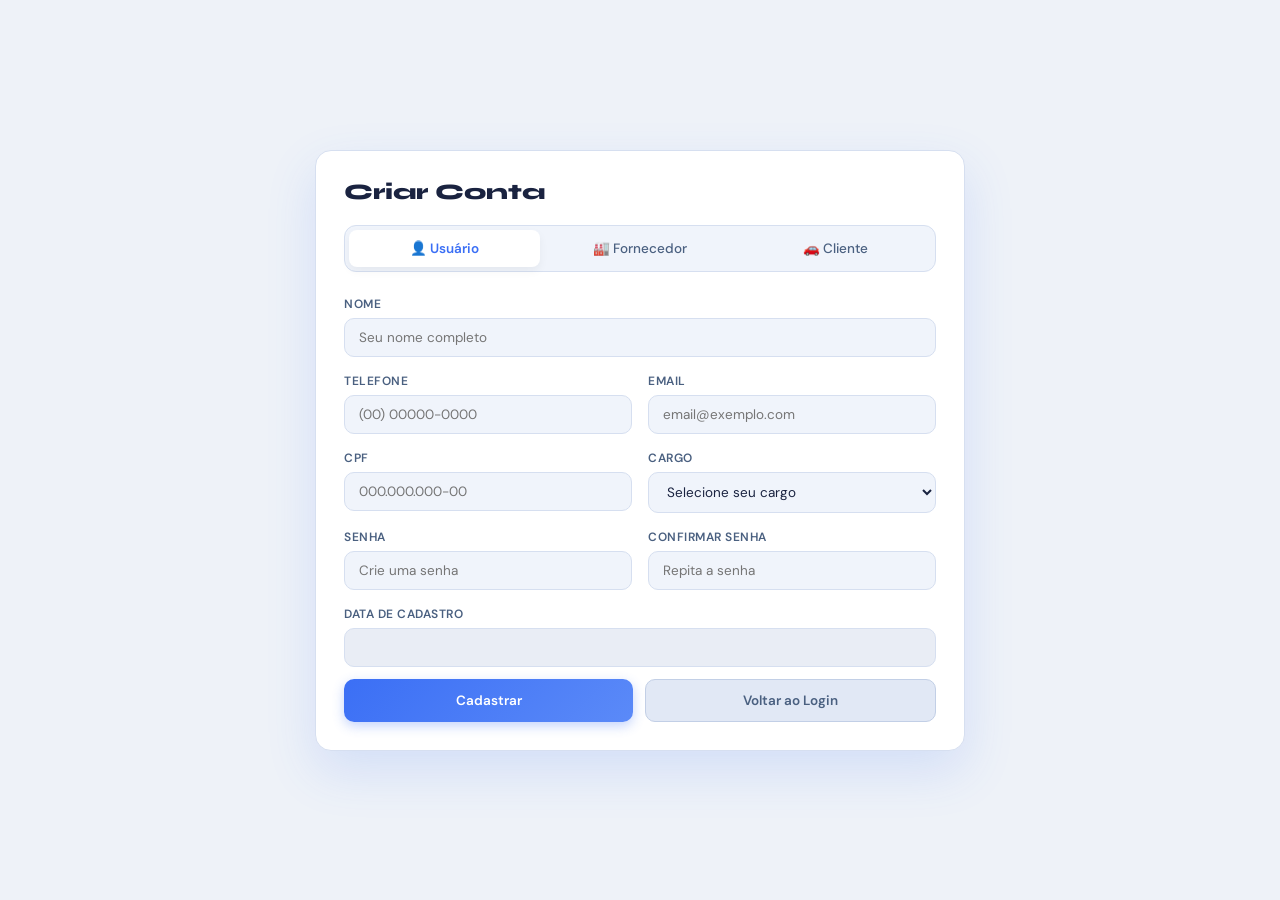
==== TCC/src/main/resources/static/cadastro.html @ 1d358254 "cadastro de js , fiz as api de salvar de clientes, usuario e fornecedores" ====
<!DOCTYPE html>
<html lang="pt-BR">
<head>
  <meta charset="UTF-8">
  <meta name="viewport" content="width=device-width, initial-scale=1.0">
  <title>Cadastro - Acoa Peças</title>
  <link href="https://fonts.googleapis.com/css2?family=Syne:wght@400;500;600;700;800&family=DM+Sans:wght@300;400;500;600&display=swap" rel="stylesheet">
  
  <style>
    :root {
      --bg: #eef2f8; --surface: #ffffff; --surface2: #f0f4fb; --border: #d6dff0;
      --accent: #3b6ff5; --accent2: #5b8af8; --text: #1a2340; --text2: #4a6080;
    }
    * { margin:0; padding:0; box-sizing:border-box; }
    body { font-family:'DM Sans', sans-serif; background:var(--bg); color:var(--text); display: flex; align-items: center; justify-content: center; min-height: 100vh; padding: 20px; }
    .modal { background:var(--surface); border:1px solid var(--border); border-radius:16px; padding:28px; width:100%; max-width:650px; box-shadow:0 20px 50px rgba(59,111,245,.15); transition: max-width 0.3s; }
    
    /* Estilização das Abas */
    .tabs-container { display: flex; gap: 4px; background: var(--surface2); padding: 4px; border-radius: 12px; margin-bottom: 24px; border: 1px solid var(--border); }
    .tab-btn { flex: 1; padding: 10px 14px; border-radius: 8px; border: none; background: transparent; font-family: 'DM Sans', sans-serif; font-size: 13.5px; font-weight: 500; color: var(--text2); cursor: pointer; display: flex; align-items: center; justify-content: center; gap: 6px; transition: all .2s ease; }
    .tab-btn:hover { color: var(--text); }
    .tab-btn.active { background: var(--surface); color: var(--accent); font-weight: 600; box-shadow: 0 4px 10px rgba(0,0,0,0.05); }

    /* Grids de Formulário */
    .form-grid { display: grid; grid-template-columns: repeat(2, 1fr); gap: 16px; }
    .full-width { grid-column: span 2; }
    
    /* Classes de proporção para Número e Complemento juntos */
    .col-num { grid-column: span 1; }
    .col-comp { grid-column: span 1; }
    
    .form-group { display:flex; flex-direction:column; gap:6px; }
    .form-group label { font-size:12px; font-weight:600; color:var(--text2); text-transform:uppercase; letter-spacing:.5px; }
    .form-group input, .form-group select { background:var(--surface2); border:1.5px solid var(--border); border-radius:10px; color:var(--text); font-size:13.5px; padding:10px 14px; outline:none; transition: border-color 0.2s; width: 100%; font-family: 'DM Sans', sans-serif; }
    .form-group input:focus, .form-group select:focus { border-color: var(--accent); }
    
    /* Estilo para campos bloqueados (readonly) */
    .form-group input[readonly] { background: #e9edf5; color: #7a8ba3; cursor: not-allowed; border-color: var(--border); }

    /* Controle de visibilidade das seções */
    .tab-content { display: none; }
    .tab-content.active { display: grid; }

    /* Botões */
    .btn-container { display: flex; gap: 12px; margin-top: 12px; }
    .btn { padding:12px 16px; border-radius:10px; border:none; cursor:pointer; font-family:'DM Sans',sans-serif; font-size:13.5px; font-weight:600; display:inline-flex; align-items:center; justify-content:center; gap:6px; transition:all .15s; text-decoration:none; }
    
    .btn-primary { background:linear-gradient(135deg,var(--accent),var(--accent2)); color:#fff; box-shadow:0 4px 12px rgba(59,111,245,.3); }
    .btn-primary:hover { opacity: 0.95; transform: translateY(-1px); }
    
    .btn-ghost { background: #e1e8f5; color: var(--text2); border: 1px solid #c2cfe6; }
    .btn-ghost:hover { background: #d0daf0; color: var(--text); transform: translateY(-1px); }

    @media (max-width: 500px) {
      .form-grid { grid-template-columns: 1fr; }
      .full-width { grid-column: span 1; }
      .col-num { grid-column: span 1; }
      .col-comp { grid-column: span 1; }
    }
  </style>
</head>
<body>
  <div class="modal">
    <div style="font-family:'Syne',sans-serif;font-size:22px;font-weight:800;margin-bottom:20px;color:var(--text);">Criar Conta</div>
    
    <div class="tabs-container">
      <button class="tab-btn active" onclick="switchTab('usuario')">👤 Usuário</button>
      <button class="tab-btn" onclick="switchTab('fornecedor')">🏭 Fornecedor</button>
      <button class="tab-btn" onclick="switchTab('cliente')">🚗 Cliente</button>
    </div>

    <form id="cadastroForm" onsubmit="validarFormulario(event)">
      <input type="hidden" id="tipo_conta" name="tipo_conta" value="usuario">

      <div id="conteudo-usuario" class="tab-content active form-grid">
        <div class="form-group full-width"><label>Nome</label><input type="text" id="nome" name="nome" placeholder="Seu nome completo" onblur="validaUsu();"></div>
        <div class="form-group"><label>Telefone</label><input type="tel" id=""telefone_usuario"" name="telefone_usuario" placeholder="(00) 00000-0000"></div>
        <div class="form-group"><label>Email</label><input type="email" id="email_usuario" name="email_usuario" placeholder="email@exemplo.com"></div>
        <div class="form-group"><label>CPF</label><input type="text" id="cpf" name="cpf" placeholder="000.000.000-00"></div>
        
        <div class="form-group">
          <label>Cargo</label>
          <select name="cargo">
            <option value="" disabled selected>Selecione seu cargo</option>
            <option value="mecanico">Mecânico</option>
            <option value="almoxarife">Almoxarife</option>
          </select>
        </div>
        
        <div class="form-group"><label>Senha</label><input type="password" class="senha-field" name="senha" placeholder="Crie uma senha"></div>
        <div class="form-group"><label>Confirmar Senha</label><input type="password" class="confirmar-senha-field" placeholder="Repita a senha"></div>
        
        <div class="form-group full-width"><label>Data de Cadastro</label><input type="text" class="data-cadastro-input" name="dataCadastro" readonly></div>
      </div>

      <div id="conteudo-fornecedor" class="tab-content form-grid">
        <div class="form-group full-width"><label>Razão Social</label><input type="text" name="razaoSocial_fornecedor" placeholder="Razão Social da Empresa"></div>
        <div class="form-group"><label>Telefone</label><input type="tel" name="telefone_fornecedor" placeholder="(00) 0000-0000"></div>
        <div class="form-group"><label>Email</label><input type="email" name="email_fornecedor" placeholder="fornecedor@empresa.com"></div>
        <div class="form-group"><label>CNPJ</label><input type="text" name="cnpj" placeholder="00.000.000/0001-00"></div>
        <div class="form-group"><label>CEP</label><input type="text" name="cep_fornecedor" placeholder="00000-000"></div>
        <div class="form-group full-width"><label>Complemento</label><input type="text" name="complemento_fornecedor" placeholder="Bloco, Galpão, Sala, etc."></div>
        
        <div class="form-group"><label>Senha</label><input type="password" class="senha-field" name="senha" placeholder="Crie uma senha"></div>
        <div class="form-group"><label>Confirmar Senha</label><input type="password" class="confirmar-senha-field" placeholder="Repita a senha"></div>
        
        <div class="form-group full-width"><label>Data de Cadastro</label><input type="text" class="data-cadastro-input" name="dataCadastro" readonly></div>
      </div>

      <div id="conteudo-cliente" class="tab-content form-grid">
        <div class="form-group full-width"><label>Razão Social / Nome</label><input type="text" name="razaoSocial_cliente" placeholder="Nome Completo ou Razão Social"></div>
        <div class="form-group"><label>Telefone</label><input type="tel" name="telefone_cliente" placeholder="(00) 00000-0000"></div>
        <div class="form-group"><label>Email</label><input type="email" name="email_cliente" placeholder="cliente@exemplo.com"></div>
        <div class="form-group"><label>CPF / CNPJ</label><input type="text" name="cpf_cnpj" placeholder="000.000.000-00 ou CNPJ"></div>
        <div class="form-group"><label>CEP</label><input type="text" name="cep_cliente" placeholder="00000-000"></div>
        
        <div class="form-group col-num"><label>Número</label><input type="text" name="numero" placeholder="Nº"></div>
        <div class="form-group col-comp"><label>Complemento</label><input type="text" name="complemento_cliente" placeholder="Apto, Casa, etc."></div>
        
        <div class="form-group"><label>Senha</label><input type="password" class="senha-field" name="senha" placeholder="Crie uma senha"></div>
        <div class="form-group"><label>Confirmar Senha</label><input type="password" class="confirmar-senha-field" placeholder="Repita a senha"></div>
        
        <div class="form-group full-width"><label>Data de Cadastro</label><input type="text" class="data-cadastro-input" name="datacadastro" readonly></div>
      </div>
      
      <div class="btn-container full-width">
        <button type="submit" class="btn btn-primary" style="flex:1;" onclick="salvar();">Cadastrar</button>
        <a href="login.html" class="btn btn-ghost" style="flex:1;">Voltar ao Login</a>
      </div>
    </form>
  </div>
  <script src="JS/cadastro.js"></script>

 
</body>
</html>
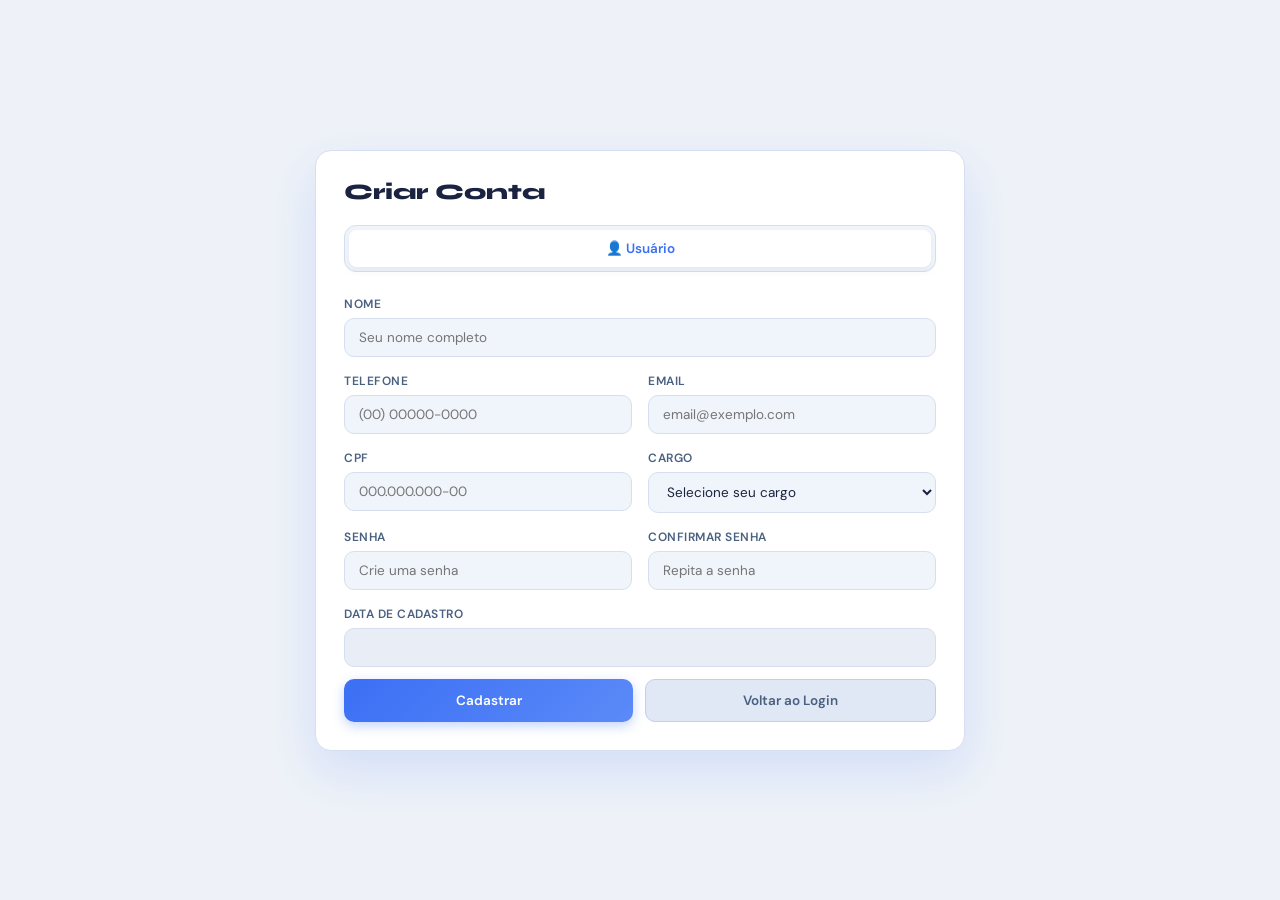
==== commit 76050b82: "consertando as telas , e retirando o cadastro de cliente e fornecedor" ====
--- a/TCC/src/main/resources/static/cadastro.html
+++ b/TCC/src/main/resources/static/cadastro.html
@@ -64,9 +64,8 @@
     <div style="font-family:'Syne',sans-serif;font-size:22px;font-weight:800;margin-bottom:20px;color:var(--text);">Criar Conta</div>
     
     <div class="tabs-container">
-      <button class="tab-btn active" onclick="switchTab('usuario')">👤 Usuário</button>
-      <button class="tab-btn" onclick="switchTab('fornecedor')">🏭 Fornecedor</button>
-      <button class="tab-btn" onclick="switchTab('cliente')">🚗 Cliente</button>
+      <button class="tab-btn active"  id=usuario>👤 Usuário</button>
+   
     </div>
 
     <form id="cadastroForm" onsubmit="validarFormulario(event)">
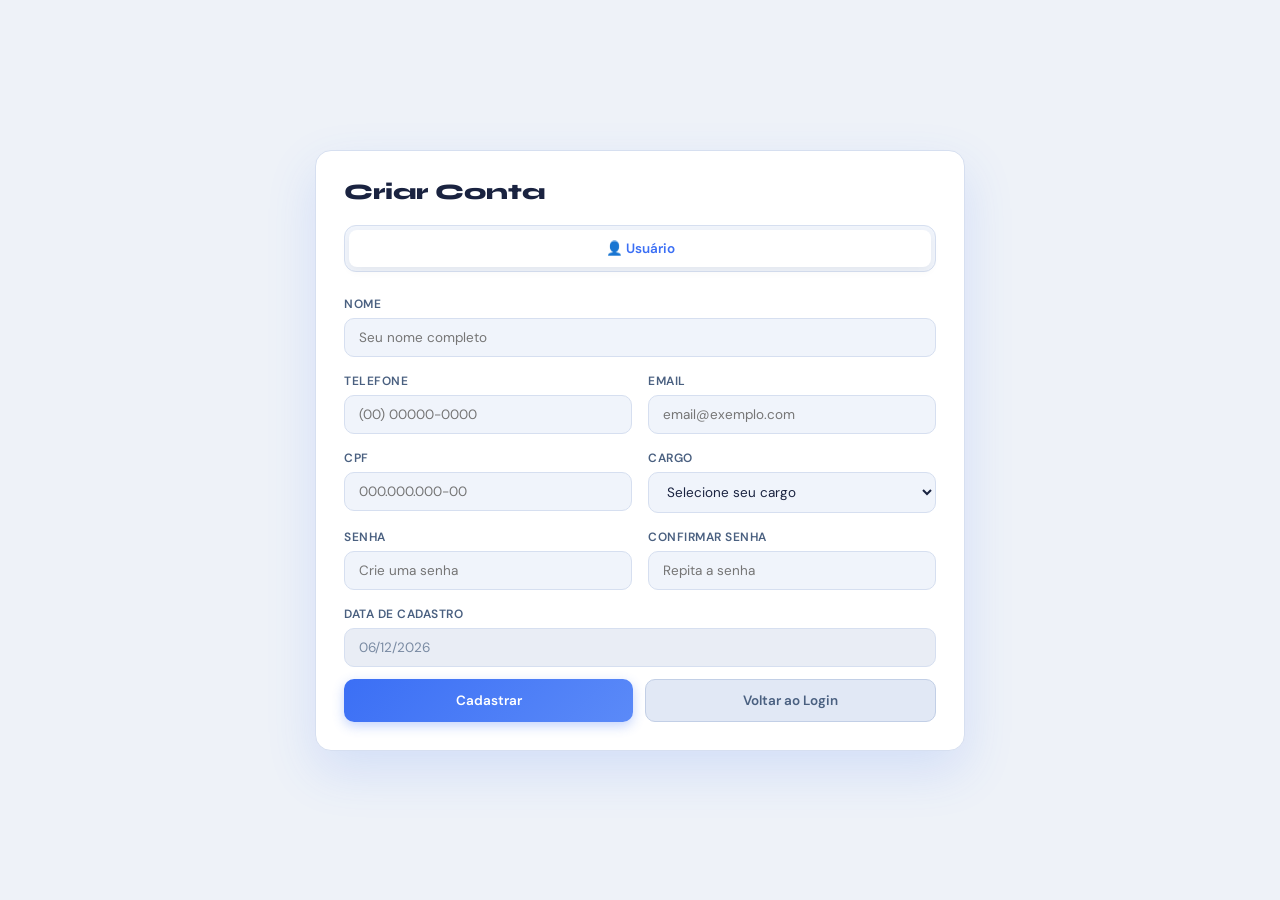
==== commit a8be892c: "Cadastro funcionando, falta verificar se o cpf, telefone e email existe" ====
--- a/TCC/src/main/resources/static/cadastro.html
+++ b/TCC/src/main/resources/static/cadastro.html
@@ -1,135 +1,139 @@
-<!DOCTYPE html>
-<html lang="pt-BR">
-<head>
-  <meta charset="UTF-8">
-  <meta name="viewport" content="width=device-width, initial-scale=1.0">
-  <title>Cadastro - Acoa Peças</title>
-  <link href="https://fonts.googleapis.com/css2?family=Syne:wght@400;500;600;700;800&family=DM+Sans:wght@300;400;500;600&display=swap" rel="stylesheet">
-  
-  <style>
-    :root {
-      --bg: #eef2f8; --surface: #ffffff; --surface2: #f0f4fb; --border: #d6dff0;
-      --accent: #3b6ff5; --accent2: #5b8af8; --text: #1a2340; --text2: #4a6080;
-    }
-    * { margin:0; padding:0; box-sizing:border-box; }
-    body { font-family:'DM Sans', sans-serif; background:var(--bg); color:var(--text); display: flex; align-items: center; justify-content: center; min-height: 100vh; padding: 20px; }
-    .modal { background:var(--surface); border:1px solid var(--border); border-radius:16px; padding:28px; width:100%; max-width:650px; box-shadow:0 20px 50px rgba(59,111,245,.15); transition: max-width 0.3s; }
-    
-    /* Estilização das Abas */
-    .tabs-container { display: flex; gap: 4px; background: var(--surface2); padding: 4px; border-radius: 12px; margin-bottom: 24px; border: 1px solid var(--border); }
-    .tab-btn { flex: 1; padding: 10px 14px; border-radius: 8px; border: none; background: transparent; font-family: 'DM Sans', sans-serif; font-size: 13.5px; font-weight: 500; color: var(--text2); cursor: pointer; display: flex; align-items: center; justify-content: center; gap: 6px; transition: all .2s ease; }
-    .tab-btn:hover { color: var(--text); }
-    .tab-btn.active { background: var(--surface); color: var(--accent); font-weight: 600; box-shadow: 0 4px 10px rgba(0,0,0,0.05); }
-
-    /* Grids de Formulário */
-    .form-grid { display: grid; grid-template-columns: repeat(2, 1fr); gap: 16px; }
-    .full-width { grid-column: span 2; }
-    
-    /* Classes de proporção para Número e Complemento juntos */
-    .col-num { grid-column: span 1; }
-    .col-comp { grid-column: span 1; }
-    
-    .form-group { display:flex; flex-direction:column; gap:6px; }
-    .form-group label { font-size:12px; font-weight:600; color:var(--text2); text-transform:uppercase; letter-spacing:.5px; }
-    .form-group input, .form-group select { background:var(--surface2); border:1.5px solid var(--border); border-radius:10px; color:var(--text); font-size:13.5px; padding:10px 14px; outline:none; transition: border-color 0.2s; width: 100%; font-family: 'DM Sans', sans-serif; }
-    .form-group input:focus, .form-group select:focus { border-color: var(--accent); }
-    
-    /* Estilo para campos bloqueados (readonly) */
-    .form-group input[readonly] { background: #e9edf5; color: #7a8ba3; cursor: not-allowed; border-color: var(--border); }
-
-    /* Controle de visibilidade das seções */
-    .tab-content { display: none; }
-    .tab-content.active { display: grid; }
-
-    /* Botões */
-    .btn-container { display: flex; gap: 12px; margin-top: 12px; }
-    .btn { padding:12px 16px; border-radius:10px; border:none; cursor:pointer; font-family:'DM Sans',sans-serif; font-size:13.5px; font-weight:600; display:inline-flex; align-items:center; justify-content:center; gap:6px; transition:all .15s; text-decoration:none; }
-    
-    .btn-primary { background:linear-gradient(135deg,var(--accent),var(--accent2)); color:#fff; box-shadow:0 4px 12px rgba(59,111,245,.3); }
-    .btn-primary:hover { opacity: 0.95; transform: translateY(-1px); }
-    
-    .btn-ghost { background: #e1e8f5; color: var(--text2); border: 1px solid #c2cfe6; }
-    .btn-ghost:hover { background: #d0daf0; color: var(--text); transform: translateY(-1px); }
-
-    @media (max-width: 500px) {
-      .form-grid { grid-template-columns: 1fr; }
-      .full-width { grid-column: span 1; }
-      .col-num { grid-column: span 1; }
-      .col-comp { grid-column: span 1; }
-    }
-  </style>
-</head>
-<body>
-  <div class="modal">
-    <div style="font-family:'Syne',sans-serif;font-size:22px;font-weight:800;margin-bottom:20px;color:var(--text);">Criar Conta</div>
-    
-    <div class="tabs-container">
-      <button class="tab-btn active"  id=usuario>👤 Usuário</button>
-   
-    </div>
-
-    <form id="cadastroForm" onsubmit="validarFormulario(event)">
-      <input type="hidden" id="tipo_conta" name="tipo_conta" value="usuario">
-
-      <div id="conteudo-usuario" class="tab-content active form-grid">
-        <div class="form-group full-width"><label>Nome</label><input type="text" id="nome" name="nome" placeholder="Seu nome completo" onblur="validaUsu();"></div>
-        <div class="form-group"><label>Telefone</label><input type="tel" id=""telefone_usuario"" name="telefone_usuario" placeholder="(00) 00000-0000"></div>
-        <div class="form-group"><label>Email</label><input type="email" id="email_usuario" name="email_usuario" placeholder="email@exemplo.com"></div>
-        <div class="form-group"><label>CPF</label><input type="text" id="cpf" name="cpf" placeholder="000.000.000-00"></div>
-        
-        <div class="form-group">
-          <label>Cargo</label>
-          <select name="cargo">
-            <option value="" disabled selected>Selecione seu cargo</option>
-            <option value="mecanico">Mecânico</option>
-            <option value="almoxarife">Almoxarife</option>
-          </select>
-        </div>
-        
-        <div class="form-group"><label>Senha</label><input type="password" class="senha-field" name="senha" placeholder="Crie uma senha"></div>
-        <div class="form-group"><label>Confirmar Senha</label><input type="password" class="confirmar-senha-field" placeholder="Repita a senha"></div>
-        
-        <div class="form-group full-width"><label>Data de Cadastro</label><input type="text" class="data-cadastro-input" name="dataCadastro" readonly></div>
-      </div>
-
-      <div id="conteudo-fornecedor" class="tab-content form-grid">
-        <div class="form-group full-width"><label>Razão Social</label><input type="text" name="razaoSocial_fornecedor" placeholder="Razão Social da Empresa"></div>
-        <div class="form-group"><label>Telefone</label><input type="tel" name="telefone_fornecedor" placeholder="(00) 0000-0000"></div>
-        <div class="form-group"><label>Email</label><input type="email" name="email_fornecedor" placeholder="fornecedor@empresa.com"></div>
-        <div class="form-group"><label>CNPJ</label><input type="text" name="cnpj" placeholder="00.000.000/0001-00"></div>
-        <div class="form-group"><label>CEP</label><input type="text" name="cep_fornecedor" placeholder="00000-000"></div>
-        <div class="form-group full-width"><label>Complemento</label><input type="text" name="complemento_fornecedor" placeholder="Bloco, Galpão, Sala, etc."></div>
-        
-        <div class="form-group"><label>Senha</label><input type="password" class="senha-field" name="senha" placeholder="Crie uma senha"></div>
-        <div class="form-group"><label>Confirmar Senha</label><input type="password" class="confirmar-senha-field" placeholder="Repita a senha"></div>
-        
-        <div class="form-group full-width"><label>Data de Cadastro</label><input type="text" class="data-cadastro-input" name="dataCadastro" readonly></div>
-      </div>
-
-      <div id="conteudo-cliente" class="tab-content form-grid">
-        <div class="form-group full-width"><label>Razão Social / Nome</label><input type="text" name="razaoSocial_cliente" placeholder="Nome Completo ou Razão Social"></div>
-        <div class="form-group"><label>Telefone</label><input type="tel" name="telefone_cliente" placeholder="(00) 00000-0000"></div>
-        <div class="form-group"><label>Email</label><input type="email" name="email_cliente" placeholder="cliente@exemplo.com"></div>
-        <div class="form-group"><label>CPF / CNPJ</label><input type="text" name="cpf_cnpj" placeholder="000.000.000-00 ou CNPJ"></div>
-        <div class="form-group"><label>CEP</label><input type="text" name="cep_cliente" placeholder="00000-000"></div>
-        
-        <div class="form-group col-num"><label>Número</label><input type="text" name="numero" placeholder="Nº"></div>
-        <div class="form-group col-comp"><label>Complemento</label><input type="text" name="complemento_cliente" placeholder="Apto, Casa, etc."></div>
-        
-        <div class="form-group"><label>Senha</label><input type="password" class="senha-field" name="senha" placeholder="Crie uma senha"></div>
-        <div class="form-group"><label>Confirmar Senha</label><input type="password" class="confirmar-senha-field" placeholder="Repita a senha"></div>
-        
-        <div class="form-group full-width"><label>Data de Cadastro</label><input type="text" class="data-cadastro-input" name="datacadastro" readonly></div>
-      </div>
-      
-      <div class="btn-container full-width">
-        <button type="submit" class="btn btn-primary" style="flex:1;" onclick="salvar();">Cadastrar</button>
-        <a href="login.html" class="btn btn-ghost" style="flex:1;">Voltar ao Login</a>
-      </div>
-    </form>
-  </div>
-  <script src="JS/cadastro.js"></script>
-
- 
-</body>
-</html>+	<!DOCTYPE html>
+	<html lang="pt-BR">
+	<head>
+	  <meta charset="UTF-8">
+	  <meta name="viewport" content="width=device-width, initial-scale=1.0">
+	  <title>Cadastro - Acoa Peças</title>
+	  <link href="https://fonts.googleapis.com/css2?family=Syne:wght@400;500;600;700;800&family=DM+Sans:wght@300;400;500;600&display=swap" rel="stylesheet">
+	  
+	  <style>
+	    :root {
+	      --bg: #eef2f8; --surface: #ffffff; --surface2: #f0f4fb; --border: #d6dff0;
+	      --accent: #3b6ff5; --accent2: #5b8af8; --text: #1a2340; --text2: #4a6080;
+	    }
+	    * { margin:0; padding:0; box-sizing:border-box; }
+	    body { font-family:'DM Sans', sans-serif; background:var(--bg); color:var(--text); display: flex; align-items: center; justify-content: center; min-height: 100vh; padding: 20px; }
+	    .modal { background:var(--surface); border:1px solid var(--border); border-radius:16px; padding:28px; width:100%; max-width:650px; box-shadow:0 20px 50px rgba(59,111,245,.15); transition: max-width 0.3s; }
+	    
+	    /* Estilização das Abas */
+	    .tabs-container { display: flex; gap: 4px; background: var(--surface2); padding: 4px; border-radius: 12px; margin-bottom: 24px; border: 1px solid var(--border); }
+	    .tab-btn { flex: 1; padding: 10px 14px; border-radius: 8px; border: none; background: transparent; font-family: 'DM Sans', sans-serif; font-size: 13.5px; font-weight: 500; color: var(--text2); cursor: pointer; display: flex; align-items: center; justify-content: center; gap: 6px; transition: all .2s ease; }
+	    .tab-btn:hover { color: var(--text); }
+	    .tab-btn.active { background: var(--surface); color: var(--accent); font-weight: 600; box-shadow: 0 4px 10px rgba(0,0,0,0.05); }
+	
+	    /* Grids de Formulário */
+	    .form-grid { display: grid; grid-template-columns: repeat(2, 1fr); gap: 16px; }
+	    .full-width { grid-column: span 2; }
+	    
+	    /* Classes de proporção para Número e Complemento juntos */
+	    .col-num { grid-column: span 1; }
+	    .col-comp { grid-column: span 1; }
+	    
+	    .form-group { display:flex; flex-direction:column; gap:6px; }
+	    .form-group label { font-size:12px; font-weight:600; color:var(--text2); text-transform:uppercase; letter-spacing:.5px; }
+	    .form-group input, .form-group select { background:var(--surface2); border:1.5px solid var(--border); border-radius:10px; color:var(--text); font-size:13.5px; padding:10px 14px; outline:none; transition: border-color 0.2s; width: 100%; font-family: 'DM Sans', sans-serif; }
+	    .form-group input:focus, .form-group select:focus { border-color: var(--accent); }
+	    
+	    /* Estilo para campos bloqueados (readonly) */
+	    .form-group input[readonly] { background: #e9edf5; color: #7a8ba3; cursor: not-allowed; border-color: var(--border); }
+	
+	    /* Controle de visibilidade das seções */
+	    .tab-content { display: none; }
+	    .tab-content.active { display: grid; }
+	
+	    /* Botões */
+	    .btn-container { display: flex; gap: 12px; margin-top: 12px; }
+	    .btn { padding:12px 16px; border-radius:10px; border:none; cursor:pointer; font-family:'DM Sans',sans-serif; font-size:13.5px; font-weight:600; display:inline-flex; align-items:center; justify-content:center; gap:6px; transition:all .15s; text-decoration:none; }
+	    
+	    .btn-primary { background:linear-gradient(135deg,var(--accent),var(--accent2)); color:#fff; box-shadow:0 4px 12px rgba(59,111,245,.3); }
+	    .btn-primary:hover { opacity: 0.95; transform: translateY(-1px); }
+	    
+	    .btn-ghost { background: #e1e8f5; color: var(--text2); border: 1px solid #c2cfe6; }
+	    .btn-ghost:hover { background: #d0daf0; color: var(--text); transform: translateY(-1px); }
+	
+	    @media (max-width: 500px) {
+	      .form-grid { grid-template-columns: 1fr; }
+	      .full-width { grid-column: span 1; }
+	      .col-num { grid-column: span 1; }
+	      .col-comp { grid-column: span 1; }
+	    }
+	  </style>
+	</head>
+	<body>
+	  <div class="modal">
+	    <div style="font-family:'Syne',sans-serif;font-size:22px;font-weight:800;margin-bottom:20px;color:var(--text);">Criar Conta</div>
+	    
+	    <div class="tabs-container">
+	      <button class="tab-btn active"  id=usuario>👤 Usuário</button>
+	   
+	    </div>
+	
+	    <form id="cadastroForm" onsubmit="salvar(event)">
+	      <input type="hidden" id="tipo_conta" name="tipo_conta" value="usuario">
+	
+	      <div id="conteudo-usuario" class="tab-content active form-grid">
+	        <div class="form-group full-width">
+	        <label>Nome</label>
+	        <input type="text" id="nome" name="nome" placeholder="Seu nome completo"  required="required"  >
+	        </div>
+	        
+	        
+	        <div class="form-group">
+	        <label>Telefone</label>
+	        <input type="tel" id="telefone_usuario" name="telefone_usuario" placeholder="(00) 00000-0000"  required="required" oninput="mascaraTelefone(this)" maxlength="15">
+	        </div>
+	        
+	        
+	        <div class="form-group">
+	        <label>Email</label>
+	        <input type="email" id="email_usuario" name="email_usuario" placeholder="email@exemplo.com" required="required" maxlength="100">
+	        </div>
+	        
+	        
+	        
+	        <div class="form-group">
+	        <label>CPF</label>
+	        <input type="text" id="cpf" name="cpf" placeholder="000.000.000-00"   required="required" onblur="validarCPF();" oninput="aplicarMascaraCPF(event)" maxlength="14">
+	        </div>
+	        
+	        <div class="form-group">
+	          <label>Cargo</label>
+	          <select name="cargo" id="cargo" required="required">
+	            <option value="" disabled selected>Selecione seu cargo</option>
+	            <option value="mecanico">Mecânico</option>
+	            <option value="almoxarife">Almoxarife</option>
+	          </select>
+	        </div>
+	        
+	        <div class="form-group">
+	        <label>Senha</label>
+	        <input type="password" class="senha-field" id="senha" name="senha" placeholder="Crie uma senha"  required="required">
+	        </div>
+	        
+	        
+	        <div class="form-group">
+	        <label>Confirmar Senha</label>
+	        <input type="password" class="confirmar-senha-field" id="confirmaSenha" placeholder="Repita a senha" required="required">
+	        </div>
+	        
+	        <div class="form-group full-width">
+	        <label>Data de Cadastro</label>
+	        <input type="text" class="data-cadastro-input"  id ="dataCadastro""dataCadastro" readonly  onsubmit="dataHoje();">
+	        </div>
+	        
+	        
+	      </div>
+	
+	       
+	      
+	      <div class="btn-container full-width">
+	        <button type="submit" class="btn btn-primary" style="flex:1;" onclick="">Cadastrar</button>
+	        <a href="login.html" class="btn btn-ghost" style="flex:1;">Voltar ao Login</a>
+	      </div>
+	    </form>
+	  </div>
+	  <script src="JS/cadastro.js"></script>
+	
+	 
+	</body>
+	</html>
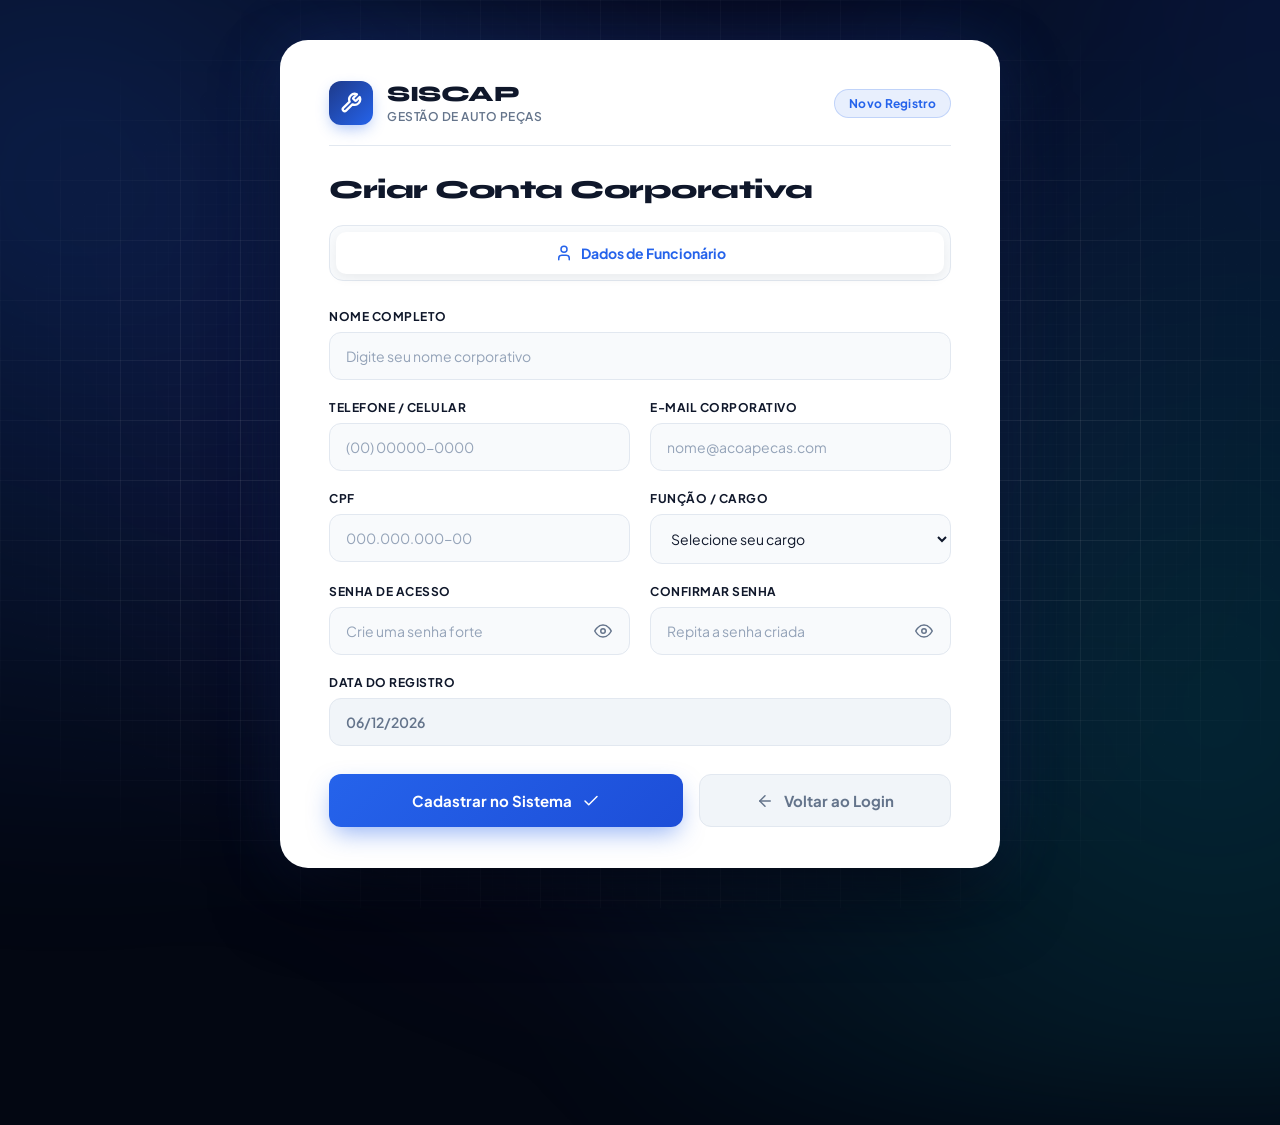
==== commit d4a2f538: "nova tela de login,cadastro e dashboard" ====
--- a/TCC/src/main/resources/static/cadastro.html
+++ b/TCC/src/main/resources/static/cadastro.html
@@ -1,139 +1,530 @@
-	<!DOCTYPE html>
-	<html lang="pt-BR">
-	<head>
-	  <meta charset="UTF-8">
-	  <meta name="viewport" content="width=device-width, initial-scale=1.0">
-	  <title>Cadastro - Acoa Peças</title>
-	  <link href="https://fonts.googleapis.com/css2?family=Syne:wght@400;500;600;700;800&family=DM+Sans:wght@300;400;500;600&display=swap" rel="stylesheet">
-	  
-	  <style>
-	    :root {
-	      --bg: #eef2f8; --surface: #ffffff; --surface2: #f0f4fb; --border: #d6dff0;
-	      --accent: #3b6ff5; --accent2: #5b8af8; --text: #1a2340; --text2: #4a6080;
-	    }
-	    * { margin:0; padding:0; box-sizing:border-box; }
-	    body { font-family:'DM Sans', sans-serif; background:var(--bg); color:var(--text); display: flex; align-items: center; justify-content: center; min-height: 100vh; padding: 20px; }
-	    .modal { background:var(--surface); border:1px solid var(--border); border-radius:16px; padding:28px; width:100%; max-width:650px; box-shadow:0 20px 50px rgba(59,111,245,.15); transition: max-width 0.3s; }
-	    
-	    /* Estilização das Abas */
-	    .tabs-container { display: flex; gap: 4px; background: var(--surface2); padding: 4px; border-radius: 12px; margin-bottom: 24px; border: 1px solid var(--border); }
-	    .tab-btn { flex: 1; padding: 10px 14px; border-radius: 8px; border: none; background: transparent; font-family: 'DM Sans', sans-serif; font-size: 13.5px; font-weight: 500; color: var(--text2); cursor: pointer; display: flex; align-items: center; justify-content: center; gap: 6px; transition: all .2s ease; }
-	    .tab-btn:hover { color: var(--text); }
-	    .tab-btn.active { background: var(--surface); color: var(--accent); font-weight: 600; box-shadow: 0 4px 10px rgba(0,0,0,0.05); }
-	
-	    /* Grids de Formulário */
-	    .form-grid { display: grid; grid-template-columns: repeat(2, 1fr); gap: 16px; }
-	    .full-width { grid-column: span 2; }
-	    
-	    /* Classes de proporção para Número e Complemento juntos */
-	    .col-num { grid-column: span 1; }
-	    .col-comp { grid-column: span 1; }
-	    
-	    .form-group { display:flex; flex-direction:column; gap:6px; }
-	    .form-group label { font-size:12px; font-weight:600; color:var(--text2); text-transform:uppercase; letter-spacing:.5px; }
-	    .form-group input, .form-group select { background:var(--surface2); border:1.5px solid var(--border); border-radius:10px; color:var(--text); font-size:13.5px; padding:10px 14px; outline:none; transition: border-color 0.2s; width: 100%; font-family: 'DM Sans', sans-serif; }
-	    .form-group input:focus, .form-group select:focus { border-color: var(--accent); }
-	    
-	    /* Estilo para campos bloqueados (readonly) */
-	    .form-group input[readonly] { background: #e9edf5; color: #7a8ba3; cursor: not-allowed; border-color: var(--border); }
-	
-	    /* Controle de visibilidade das seções */
-	    .tab-content { display: none; }
-	    .tab-content.active { display: grid; }
-	
-	    /* Botões */
-	    .btn-container { display: flex; gap: 12px; margin-top: 12px; }
-	    .btn { padding:12px 16px; border-radius:10px; border:none; cursor:pointer; font-family:'DM Sans',sans-serif; font-size:13.5px; font-weight:600; display:inline-flex; align-items:center; justify-content:center; gap:6px; transition:all .15s; text-decoration:none; }
-	    
-	    .btn-primary { background:linear-gradient(135deg,var(--accent),var(--accent2)); color:#fff; box-shadow:0 4px 12px rgba(59,111,245,.3); }
-	    .btn-primary:hover { opacity: 0.95; transform: translateY(-1px); }
-	    
-	    .btn-ghost { background: #e1e8f5; color: var(--text2); border: 1px solid #c2cfe6; }
-	    .btn-ghost:hover { background: #d0daf0; color: var(--text); transform: translateY(-1px); }
-	
-	    @media (max-width: 500px) {
-	      .form-grid { grid-template-columns: 1fr; }
-	      .full-width { grid-column: span 1; }
-	      .col-num { grid-column: span 1; }
-	      .col-comp { grid-column: span 1; }
-	    }
-	  </style>
-	</head>
-	<body>
-	  <div class="modal">
-	    <div style="font-family:'Syne',sans-serif;font-size:22px;font-weight:800;margin-bottom:20px;color:var(--text);">Criar Conta</div>
-	    
-	    <div class="tabs-container">
-	      <button class="tab-btn active"  id=usuario>👤 Usuário</button>
-	   
-	    </div>
-	
-	    <form id="cadastroForm" onsubmit="salvar(event)">
-	      <input type="hidden" id="tipo_conta" name="tipo_conta" value="usuario">
-	
-	      <div id="conteudo-usuario" class="tab-content active form-grid">
-	        <div class="form-group full-width">
-	        <label>Nome</label>
-	        <input type="text" id="nome" name="nome" placeholder="Seu nome completo"  required="required"  >
-	        </div>
-	        
-	        
-	        <div class="form-group">
-	        <label>Telefone</label>
-	        <input type="tel" id="telefone_usuario" name="telefone_usuario" placeholder="(00) 00000-0000"  required="required" oninput="mascaraTelefone(this)" maxlength="15">
-	        </div>
-	        
-	        
-	        <div class="form-group">
-	        <label>Email</label>
-	        <input type="email" id="email_usuario" name="email_usuario" placeholder="email@exemplo.com" required="required" maxlength="100">
-	        </div>
-	        
-	        
-	        
-	        <div class="form-group">
-	        <label>CPF</label>
-	        <input type="text" id="cpf" name="cpf" placeholder="000.000.000-00"   required="required" onblur="validarCPF();" oninput="aplicarMascaraCPF(event)" maxlength="14">
-	        </div>
-	        
-	        <div class="form-group">
-	          <label>Cargo</label>
-	          <select name="cargo" id="cargo" required="required">
-	            <option value="" disabled selected>Selecione seu cargo</option>
-	            <option value="mecanico">Mecânico</option>
-	            <option value="almoxarife">Almoxarife</option>
-	          </select>
-	        </div>
-	        
-	        <div class="form-group">
-	        <label>Senha</label>
-	        <input type="password" class="senha-field" id="senha" name="senha" placeholder="Crie uma senha"  required="required">
-	        </div>
-	        
-	        
-	        <div class="form-group">
-	        <label>Confirmar Senha</label>
-	        <input type="password" class="confirmar-senha-field" id="confirmaSenha" placeholder="Repita a senha" required="required">
-	        </div>
-	        
-	        <div class="form-group full-width">
-	        <label>Data de Cadastro</label>
-	        <input type="text" class="data-cadastro-input"  id ="dataCadastro""dataCadastro" readonly  onsubmit="dataHoje();">
-	        </div>
-	        
-	        
-	      </div>
-	
-	       
-	      
-	      <div class="btn-container full-width">
-	        <button type="submit" class="btn btn-primary" style="flex:1;" onclick="">Cadastrar</button>
-	        <a href="login.html" class="btn btn-ghost" style="flex:1;">Voltar ao Login</a>
-	      </div>
-	    </form>
-	  </div>
-	  <script src="JS/cadastro.js"></script>
-	
-	 
-	</body>
-	</html>+<!DOCTYPE html>
+<html lang="pt-BR">
+<head>
+  <meta charset="UTF-8">
+  <meta name="viewport" content="width=device-width, initial-scale=1.0">
+  <title>Cadastro Corporativo | SISCAP - Gestão de Auto Peças</title>
+  
+  <link rel="preconnect" href="https://fonts.googleapis.com">
+  <link rel="preconnect" href="https://fonts.gstatic.com" crossorigin>
+  <link href="https://fonts.googleapis.com/css2?family=Plus+Jakarta+Sans:wght@400;500;600;700&family=Syne:wght@700;800&display=swap" rel="stylesheet">
+  
+  <style>
+    :root {
+      --bg-deep: #030712;
+      --primary: #2563eb;
+      --primary-hover: #1d4ed8;
+      --primary-light: #3b82f6;
+      --surface-white: #ffffff;
+      --surface-alt: #f8fafc;
+      --text-main: #0f172a;
+      --text-muted: #64748b;
+      --border-color: #e2e8f0;
+      --mouse-x: 50%;
+      --mouse-y: 50%;
+    }
+
+    * { margin: 0; padding: 0; box-sizing: border-box; }
+
+    /* ==========================================================================
+       BACKGROUND HIPNÓTICO & INTERATIVO (MESMO PADRÃO DO LOGIN)
+       ========================================================================== */
+    body { 
+      min-height: 100vh; 
+      font-family: 'Plus Jakarta Sans', sans-serif; 
+      background-color: var(--bg-deep);
+      color: var(--text-main); 
+      display: flex; 
+      align-items: center; 
+      justify-content: center; 
+      padding: 40px 20px; 
+      position: relative;
+      overflow-x: hidden;
+    }
+
+    /* CAMADA 1: Aurora Boreal Tecnológica Animada */
+    body::before {
+      content: '';
+      position: absolute;
+      width: 150vw;
+      height: 150vh;
+      top: -25vh;
+      left: -25vw;
+      background: 
+        radial-gradient(circle at 20% 30%, rgba(37, 99, 235, 0.25) 0%, transparent 40%),
+        radial-gradient(circle at 80% 70%, rgba(6, 182, 212, 0.18) 0%, transparent 40%),
+        radial-gradient(circle at 50% 50%, rgba(109, 40, 217, 0.15) 0%, transparent 50%),
+        radial-gradient(circle at 85% 15%, rgba(29, 78, 216, 0.2) 0%, transparent 35%);
+      filter: blur(60px);
+      animation: auroraDrift 20s ease-in-out infinite alternate;
+      pointer-events: none;
+      z-index: 1;
+    }
+
+    /* CAMADA 2: Grid CAD Milimetrado Duplo */
+    .cad-grid {
+      position: absolute;
+      inset: 0;
+      background-image: 
+        linear-gradient(to right, rgba(255, 255, 255, 0.07) 1px, transparent 1px),
+        linear-gradient(to bottom, rgba(255, 255, 255, 0.07) 1px, transparent 1px),
+        linear-gradient(to right, rgba(255, 255, 255, 0.02) 1px, transparent 1px),
+        linear-gradient(to bottom, rgba(255, 255, 255, 0.02) 1px, transparent 1px);
+      background-size: 60px 60px, 60px 60px, 12px 12px, 12px 12px;
+      -webkit-mask-image: radial-gradient(ellipse at center, black 40%, transparent 85%);
+      mask-image: radial-gradient(ellipse at center, black 40%, transparent 85%);
+      pointer-events: none;
+      z-index: 2;
+    }
+
+    /* CAMADA 3: Scanner CAD Interativo (Segue o Mouse) */
+    .interactive-scanner {
+      position: absolute;
+      inset: 0;
+      background: radial-gradient(
+        circle 350px at var(--mouse-x) var(--mouse-y), 
+        rgba(59, 130, 246, 0.18), 
+        rgba(6, 182, 212, 0.05) 40%, 
+        transparent 80%
+      );
+      pointer-events: none;
+      z-index: 3;
+      transition: background 0.15s ease-out;
+    }
+
+    @keyframes auroraDrift {
+      0% { transform: rotate(0deg) scale(1); }
+      50% { transform: rotate(3deg) scale(1.05) translate(20px, -20px); }
+      100% { transform: rotate(-2deg) scale(0.98) translate(-20px, 20px); }
+    }
+
+    /* ==========================================================================
+       CARD MODAL (GLASS PRISM & GRAVITATIONAL SHADOW)
+       ========================================================================== */
+    .modal { 
+      background: var(--surface-white); 
+      border: 1px solid rgba(255, 255, 255, 0.25); 
+      border-radius: 28px; 
+      padding: 40px 48px; 
+      width: 100%; 
+      max-width: 720px; 
+      box-shadow: 
+        0 35px 80px -15px rgba(0, 0, 0, 0.8), 
+        0 0 70px -10px rgba(37, 99, 235, 0.3),
+        inset 0 0 0 1px rgba(255, 255, 255, 0.4); 
+      position: relative; 
+      z-index: 10;
+      transition: transform 0.4s cubic-bezier(0.16, 1, 0.3, 1), box-shadow 0.4s ease;
+    }
+
+    .modal:hover {
+      transform: translateY(-4px);
+      box-shadow: 
+        0 45px 90px -15px rgba(0, 0, 0, 0.85), 
+        0 0 90px -5px rgba(37, 99, 235, 0.4),
+        inset 0 0 0 1px rgba(255, 255, 255, 0.6);
+    }
+
+    /* Estilização da Marca / Cabeçalho Superior Esquerdo */
+    .brand-header {
+      display: flex;
+      align-items: center;
+      justify-content: space-between;
+      margin-bottom: 28px;
+      padding-bottom: 20px;
+      border-bottom: 1px solid var(--border-color);
+    }
+
+    .brand-logo {
+      display: flex;
+      align-items: center;
+      gap: 14px;
+      text-decoration: none;
+    }
+
+    .brand-icon-box {
+      width: 44px;
+      height: 44px;
+      background: linear-gradient(135deg, #1e3a8a 0%, #2563eb 100%);
+      border-radius: 12px;
+      display: flex;
+      align-items: center;
+      justify-content: center;
+      color: #ffffff;
+      box-shadow: 0 6px 15px -3px rgba(37, 99, 235, 0.4);
+    }
+
+    .brand-text-group {
+      display: flex;
+      flex-direction: column;
+    }
+
+    .brand-title {
+      font-family: 'Syne', sans-serif;
+      font-size: 22px;
+      font-weight: 800;
+      color: var(--text-main);
+      letter-spacing: -0.5px;
+      line-height: 1;
+    }
+
+    .brand-subtitle {
+      font-size: 12px;
+      font-weight: 600;
+      color: var(--text-muted);
+      text-transform: uppercase;
+      letter-spacing: 0.5px;
+      margin-top: 4px;
+    }
+
+    .badge-register {
+      font-size: 12px;
+      font-weight: 700;
+      color: var(--primary);
+      background: rgba(37, 99, 235, 0.1);
+      border: 1px solid rgba(37, 99, 235, 0.2);
+      padding: 6px 14px;
+      border-radius: 100px;
+      letter-spacing: 0.3px;
+    }
+
+    .header-title { 
+      font-family: 'Syne', sans-serif; 
+      font-size: 26px; 
+      font-weight: 800; 
+      color: var(--text-main); 
+      margin-bottom: 20px;
+      letter-spacing: -0.5px;
+    }
+
+    /* Estilização das Abas */
+    .tabs-container { 
+      display: flex; 
+      gap: 4px; 
+      background: var(--surface-alt); 
+      padding: 6px; 
+      border-radius: 14px; 
+      margin-bottom: 28px; 
+      border: 1.5px solid var(--border-color); 
+    }
+    
+    .tab-btn { 
+      flex: 1; 
+      padding: 12px 16px; 
+      border-radius: 10px; 
+      border: none; 
+      background: transparent; 
+      font-family: 'Plus Jakarta Sans', sans-serif; 
+      font-size: 14px; 
+      font-weight: 700; 
+      color: var(--text-muted); 
+      cursor: pointer; 
+      display: flex; 
+      align-items: center; 
+      justify-content: center; 
+      gap: 8px; 
+      transition: all .2s ease; 
+    }
+    
+    .tab-btn:hover { color: var(--text-main); }
+    
+    .tab-btn.active { 
+      background: var(--surface-white); 
+      color: var(--primary); 
+      box-shadow: 0 4px 12px rgba(0,0,0,0.06); 
+    }
+
+    /* Grids de Formulário */
+    .form-grid { display: grid; grid-template-columns: repeat(2, 1fr); gap: 20px; }
+    .full-width { grid-column: span 2; }
+    
+    .form-group { display: flex; flex-direction: column; gap: 8px; }
+    .form-group label { 
+      font-size: 12px; 
+      font-weight: 700; 
+      color: var(--text-main); 
+      text-transform: uppercase; 
+      letter-spacing: 0.5px; 
+    }
+    
+    .form-group input, .form-group select { 
+      background: var(--surface-alt); 
+      border: 1.5px solid var(--border-color); 
+      border-radius: 12px; 
+      color: var(--text-main); 
+      font-size: 14px; 
+      padding: 14px 16px; 
+      outline: none; 
+      transition: all 0.25s ease; 
+      width: 100%; 
+      font-family: 'Plus Jakarta Sans', sans-serif; 
+    }
+    
+    .form-group input:focus, .form-group select:focus { 
+      background: #ffffff;
+      border-color: var(--primary); 
+      box-shadow: 0 0 0 4px rgba(37, 99, 235, 0.12); 
+    }
+
+    .form-group input::placeholder { color: #94a3b8; }
+    
+    /* Wrapper de Senha para acomodar o Olhinho */
+    .password-wrapper {
+      position: relative;
+      display: flex;
+      align-items: center;
+      width: 100%;
+    }
+
+    .password-wrapper input {
+      padding-right: 44px;
+    }
+
+    .btn-eye {
+      position: absolute;
+      right: 12px;
+      background: none;
+      border: none;
+      color: var(--text-muted);
+      cursor: pointer;
+      display: flex;
+      align-items: center;
+      justify-content: center;
+      padding: 6px;
+      border-radius: 6px;
+      transition: color 0.15s ease, transform 0.1s ease;
+    }
+
+    .btn-eye:hover {
+      color: var(--primary);
+    }
+
+    .btn-eye:active {
+      transform: scale(0.9);
+    }
+
+    /* Estilo para campos bloqueados (readonly) */
+    .form-group input[readonly] { 
+      background: #f1f5f9; 
+      color: #64748b; 
+      cursor: not-allowed; 
+      border-color: #e2e8f0; 
+      font-weight: 600;
+    }
+
+    /* Controle de visibilidade das seções */
+    .tab-content { display: none; }
+    .tab-content.active { display: grid; }
+
+    /* Botões */
+    .btn-container { display: flex; gap: 16px; margin-top: 28px; }
+    
+    .btn { 
+      padding: 16px 20px; 
+      border-radius: 12px; 
+      border: none; 
+      cursor: pointer; 
+      font-family: 'Plus Jakarta Sans', sans-serif; 
+      font-size: 15px; 
+      font-weight: 700; 
+      display: inline-flex; 
+      align-items: center; 
+      justify-content: center; 
+      gap: 10px; 
+      transition: all .25s cubic-bezier(0.16, 1, 0.3, 1); 
+      text-decoration: none; 
+    }
+    
+    .btn-primary { 
+      background: linear-gradient(135deg, #2563eb 0%, #1d4ed8 100%); 
+      color: #ffffff; 
+      box-shadow: 0 10px 25px -5px rgba(37, 99, 235, 0.5); 
+    }
+    
+    .btn-primary:hover { 
+      background: linear-gradient(135deg, #3b82f6 0%, #2563eb 100%); 
+      transform: translateY(-2px); 
+      box-shadow: 0 15px 30px -5px rgba(37, 99, 235, 0.65); 
+    }
+    
+    .btn-ghost { 
+      background: #f1f5f9; 
+      color: var(--text-muted); 
+      border: 1.5px solid var(--border-color); 
+    }
+    
+    .btn-ghost:hover { 
+      background: #e2e8f0; 
+      color: var(--text-main); 
+      transform: translateY(-2px); 
+    }
+
+    .btn:active {
+      transform: translateY(0);
+    }
+
+    @media (max-width: 650px) {
+      .modal { padding: 32px 24px; }
+      .form-grid { grid-template-columns: 1fr; }
+      .full-width { grid-column: span 1; }
+      .btn-container { flex-direction: column; }
+    }
+  </style>
+</head>
+<body>
+
+  <div class="cad-grid"></div>
+  <div class="interactive-scanner"></div>
+
+  <div class="modal">
+    
+    <div class="brand-header">
+      <div class="brand-logo">
+        <div class="brand-icon-box">
+          <svg width="22" height="22" viewBox="0 0 24 24" fill="none" stroke="currentColor" stroke-width="2.5" stroke-linecap="round" stroke-linejoin="round">
+            <path d="M14.7 6.3a1 1 0 0 0 0 1.4l1.6 1.6a1 1 0 0 0 1.4 0l3.77-3.77a6 6 0 0 1-7.94 7.94l-6.91 6.91a2.12 2.12 0 0 1-3-3l6.91-6.91a6 6 0 0 1 7.94-7.94l-3.76 3.76z"/>
+          </svg>
+        </div>
+        <div class="brand-text-group">
+          <span class="brand-title">SISCAP</span>
+          <span class="brand-subtitle">Gestão de Auto Peças</span>
+        </div>
+      </div>
+      
+      <span class="badge-register">Novo Registro</span>
+    </div>
+
+    <div class="header-title">Criar Conta Corporativa</div>
+    
+    <div class="tabs-container">
+      <button class="tab-btn active" id="usuario" type="button">
+        <svg width="18" height="18" viewBox="0 0 24 24" fill="none" stroke="currentColor" stroke-width="2" stroke-linecap="round" stroke-linejoin="round">
+          <path d="M19 21v-2a4 4 0 0 0-4-4H9a4 4 0 0 0-4 4v2"/><circle cx="12" cy="7" r="4"/>
+        </svg>
+        Dados de Funcionário
+      </button>
+    </div>
+
+    <form id="cadastroForm" onsubmit="salvar(event)">
+      <input type="hidden" id="tipo_conta" name="tipo_conta" value="usuario">
+
+      <div id="conteudo-usuario" class="tab-content active form-grid">
+        
+        <div class="form-group full-width">
+          <label for="nome">Nome Completo</label>
+          <input type="text" id="nome" name="nome" placeholder="Digite seu nome corporativo" required="required" onblur="validaNome();">
+        </div>
+        
+        <div class="form-group">
+          <label for="telefone_usuario">Telefone / Celular</label>
+          <input type="tel" id="telefone_usuario" name="telefone_usuario" placeholder="(00) 00000-0000" required="required" oninput="mascaraTelefone(this)" maxlength="15">
+        </div>
+        
+        <div class="form-group">
+          <label for="email_usuario">E-mail Corporativo</label>
+          <input type="email" id="email_usuario" name="email_usuario" placeholder="nome@acoapecas.com" required="required" maxlength="100">
+        </div>
+        
+        <div class="form-group">
+          <label for="cpf">CPF</label>
+          <input type="text" id="cpf" name="cpf" placeholder="000.000.000-00" required="required" oninput="aplicarMascaraCPF(event)" maxlength="14">
+        </div>
+        
+        <div class="form-group">
+          <label for="cargo">Função / Cargo</label>
+          <select name="cargo" id="cargo" required="required">
+            <option value="" disabled selected>Selecione seu cargo</option>
+            <option value="mecanico">Mecânico</option>
+            <option value="almoxarife">Almoxarife</option>
+          </select>
+        </div>
+        
+        <div class="form-group">
+          <label for="senha">Senha de Acesso</label>
+          <div class="password-wrapper">
+            <input type="password" class="senha-field" id="senha" name="senha" placeholder="Crie uma senha forte" required="required">
+            <button type="button" class="btn-eye" onclick="toggleSenha('senha', this)" title="Mostrar/Ocultar Senha">
+              <svg class="eye-open" width="18" height="18" viewBox="0 0 24 24" fill="none" stroke="currentColor" stroke-width="2" stroke-linecap="round" stroke-linejoin="round">
+                <path d="M1 12s4-8 11-8 11 8 11 8-4 8-11 8-11-8-11-8z"></path>
+                <circle cx="12" cy="12" r="3"></circle>
+              </svg>
+            </button>
+          </div>
+        </div>
+        
+        <div class="form-group">
+          <label for="confirmaSenha">Confirmar Senha</label>
+          <div class="password-wrapper">
+            <input type="password" class="confirmar-senha-field" id="confirmaSenha" placeholder="Repita a senha criada" required="required">
+            <button type="button" class="btn-eye" onclick="toggleSenha('confirmaSenha', this)" title="Mostrar/Ocultar Senha">
+              <svg class="eye-open" width="18" height="18" viewBox="0 0 24 24" fill="none" stroke="currentColor" stroke-width="2" stroke-linecap="round" stroke-linejoin="round">
+                <path d="M1 12s4-8 11-8 11 8 11 8-4 8-11 8-11-8-11-8z"></path>
+                <circle cx="12" cy="12" r="3"></circle>
+              </svg>
+            </button>
+          </div>
+        </div>
+        
+        <div class="form-group full-width">
+          <label for="dataCadastro">Data do Registro</label>
+          <input type="text" class="data-cadastro-input" id="dataCadastro" readonly onsubmit="dataHoje();">
+        </div>
+
+      </div>
+
+      <div class="btn-container full-width">
+        <button type="submit" class="btn btn-primary" style="flex: 1.2;">
+          <span>Cadastrar no Sistema</span>
+          <svg width="18" height="18" viewBox="0 0 24 24" fill="none" stroke="currentColor" stroke-width="2" stroke-linecap="round" stroke-linejoin="round">
+            <polyline points="20 6 9 17 4 12"></polyline>
+          </svg>
+        </button>
+        
+        <a href="login.html" class="btn btn-ghost" style="flex: 0.8;">
+          <svg width="18" height="18" viewBox="0 0 24 24" fill="none" stroke="currentColor" stroke-width="2" stroke-linecap="round" stroke-linejoin="round">
+            <line x1="19" y1="12" x2="5" y2="12"></line>
+            <polyline points="12 19 5 12 12 5"></polyline>
+          </svg>
+          <span>Voltar ao Login</span>
+        </a>
+      </div>
+      
+    </form>
+  </div>
+  
+  <script>
+    // Script 1: Lanterna CAD interativa que acompanha o mouse
+    document.addEventListener('mousemove', (e) => {
+      const x = (e.clientX / window.innerWidth) * 100;
+      const y = (e.clientY / window.innerHeight) * 100;
+      document.documentElement.style.setProperty('--mouse-x', `${x}%`);
+      document.documentElement.style.setProperty('--mouse-y', `${y}%`);
+    });
+
+    // Script 2: Alternador de Senha
+    function toggleSenha(inputId, btnElement) {
+      const input = document.getElementById(inputId);
+      const isPassword = input.type === 'password';
+      
+      input.type = isPassword ? 'text' : 'password';
+      
+      if (isPassword) {
+        btnElement.innerHTML = `
+          <svg width="18" height="18" viewBox="0 0 24 24" fill="none" stroke="currentColor" stroke-width="2" stroke-linecap="round" stroke-linejoin="round">
+            <path d="M17.94 17.94A10.07 10.07 0 0 1 12 20c-7 0-11-8-11-8a18.45 18.45 0 0 1 5.06-5.94M9.9 4.24A9.12 9.12 0 0 1 12 4c7 0 11 8 11 8a18.5 18.5 0 0 1-2.16 3.19m-6.72-1.07a3 3 0 1 1-4.24-4.24"></path>
+            <line x1="1" y1="1" x2="23" y2="23"></line>
+          </svg>`;
+      } else {
+        btnElement.innerHTML = `
+          <svg width="18" height="18" viewBox="0 0 24 24" fill="none" stroke="currentColor" stroke-width="2" stroke-linecap="round" stroke-linejoin="round">
+            <path d="M1 12s4-8 11-8 11 8 11 8-4 8-11 8-11-8-11-8z"></path>
+            <circle cx="12" cy="12" r="3"></circle>
+          </svg>`;
+      }
+    }
+  </script>
+
+  <script src="JS/cadastro.js"></script>
+
+</body>
+</html>
